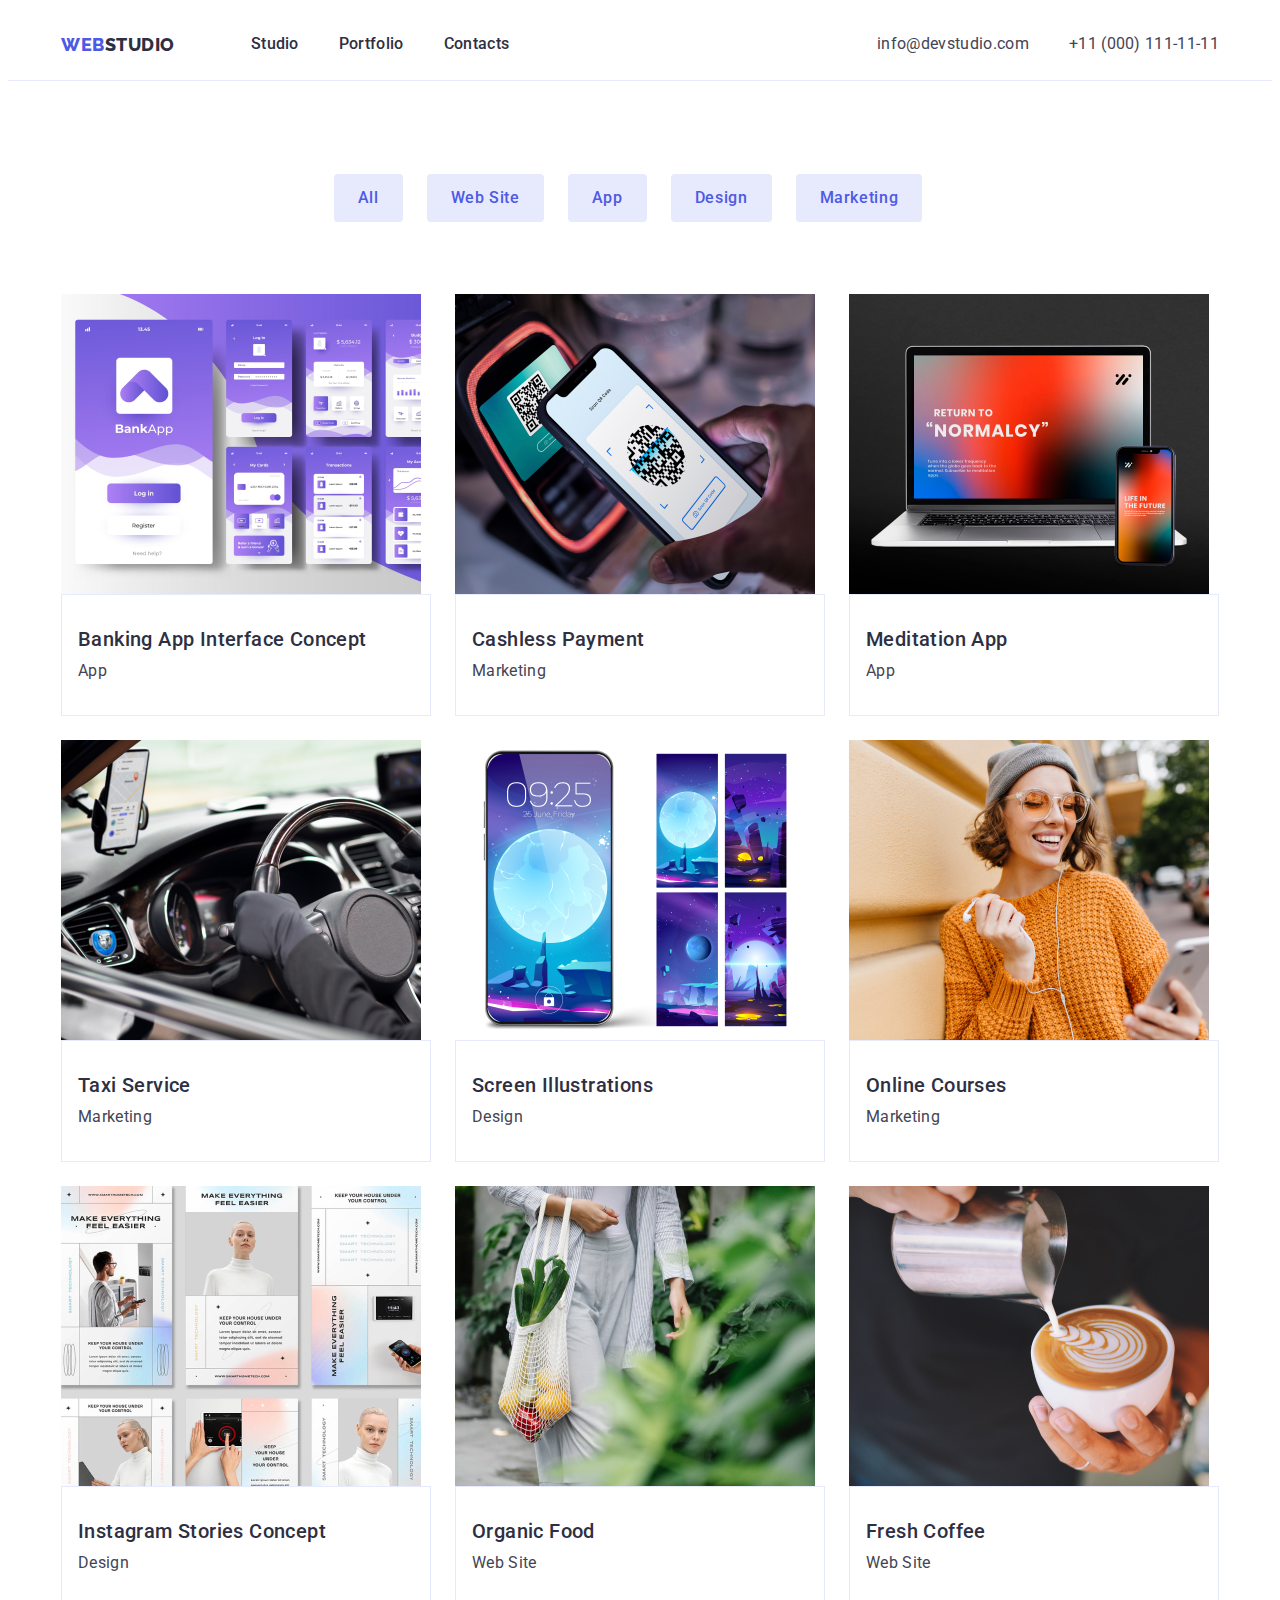
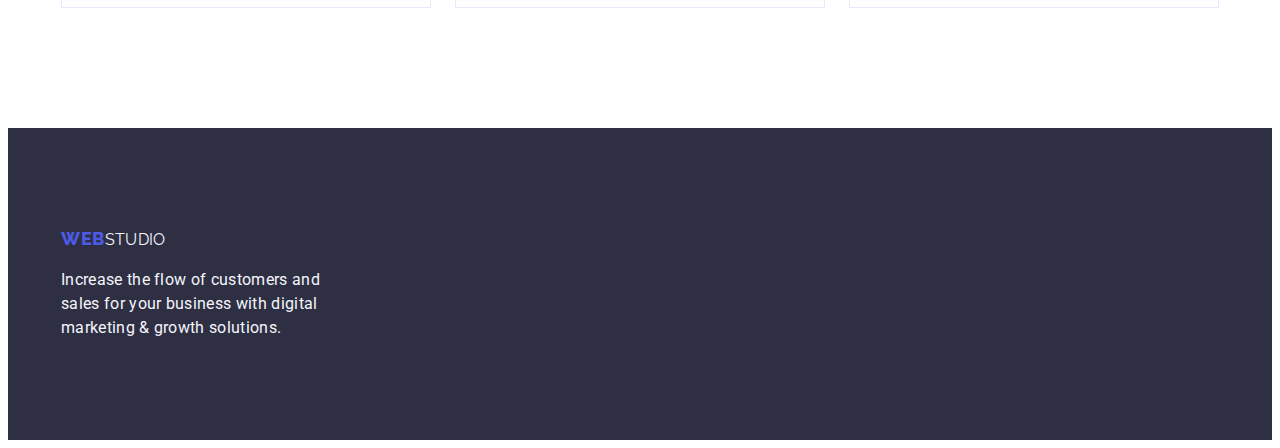
==== portfolio.html @ 7dc5d7b1 "V4.0" ====
<!DOCTYPE html>
<html lang="en">

<head>
  <meta charset="UTF-8">
  <meta name="viewport" content="width=device-width, initial-scale=1.0">
  <title>Portfolio</title>
  <link rel="stylesheet"
    href="https://fonts.googleapis.com/css2?family=Raleway:wght@800&family=Roboto:wght@400;500;700;900&display=swap">
  <link rel="stylesheet" href="https://cdnjs.cloudflare.com/ajax/libs/modern-normalize/2.0.0/modern-normalize.min.css"
    integrity="sha512-4xo8blKMVCiXpTaLzQSLSw3KFOVPWhm/TRtuPVc4WG6kUgjH6J03IBuG7JZPkcWMxJ5huwaBpOpnwYElP/m6wg=="
    crossorigin="anonymous" referrerpolicy="no-referrer">
  <link rel="stylesheet" href="./css/styles.css">
</head>

<body>
  <header class="header">
    <div class="container header-container">
        <nav class="main-nav">
            <a href="./index.html" class="logo-link">WEB<span class="studio">STUDIO</span></a>
            <ul class="nav-links">
                <li><a href="#" class="nav-link">Studio</a></li>
                <li><a href="./portfolio.html" class="nav-link">Portfolio</a></li>
                <li><a href="#" class="nav-link">Contacts</a></li>
            </ul>
        </nav>
        <address class="contact-info">
            <ul class="contact-links">
                <li><a href="mailto:info@devstudio.com" class="contact-link">info@devstudio.com</a></li>
                <li><a href="tel:+110001111111" class="contact-number">+11 (000) 111-11-11</a></li>
            </ul>
        </address>
    </div>
</header>

  <main>
    <section class="projects-section">
      <div class="container projects-container">
        <h1 class="visually-hidden">Our Projects</h1>
        <ul class="filter-buttons">
          <li><button type="button" class="filter-button">All</button></li>
          <li><button type="button" class="filter-button">Web Site</button></li>
          <li><button type="button" class="filter-button">App</button></li>
          <li><button type="button" class="filter-button">Design</button></li>
          <li><button type="button" class="filter-button">Marketing</button></li>
        </ul>
        <ul class="project-list">
          <li class="project-item">
            <div class="project-info2">
                <img class="project-img" src="./images/img8.jpg" alt="cashless" width="360">
                <div class="overlay">
                  <p class="overlay-text">
                    14 Stylish and User-Friendly App Design Concepts · 
                    Task Manager App · Calorie Tracker App · 
                    Exotic Fruit Ecommerce App · Cloud Storage App
                  </p>
                </div>
            </div>
            <div class="project-info">
              <h2 class="project-title">Banking App Interface Concept</h2>
              <p class="project-category">App</p>
            </div>
          </li>
          <li class="project-item">
            <div class="project-info2">
              <img class="project-img" src="./images/img-7.jpg" alt="cashless" width="360">
                <div class="overlay">
                  <p class="overlay-text">
                    14 Stylish and User-Friendly App Design Concepts · 
                    Task Manager App · Calorie Tracker App · 
                    Exotic Fruit Ecommerce App · Cloud Storage App
                  </p>
                </div>
            </div>
            <div class="project-info">
              <h3 class="project-title">Cashless Payment</h3>
              <p class="project-category">Marketing</p>
            </div>
          </li>
          <li class="project-item">
            <div class="project-info2">
              <img class="project-img" src="./images/img7.jpg" alt="mediation" width="360">
                <div class="overlay">
                  <p class="overlay-text">
                    14 Stylish and User-Friendly App Design Concepts · 
                    Task Manager App · Calorie Tracker App · 
                    Exotic Fruit Ecommerce App · Cloud Storage App
                  </p>
                </div>
            </div>
            <div class="project-info">
              <h3 class="project-title">Meditation App</h3>
              <p class="project-category">App</p>
            </div>
          </li>
          <li class="project-item">
            <div class="project-info2">
            <img class="project-img" src="./images/img-6.jpg" alt="taxi" width="360">
              <div class="overlay">
                <p class="overlay-text">
                  14 Stylish and User-Friendly App Design Concepts · 
                  Task Manager App · Calorie Tracker App · 
                  Exotic Fruit Ecommerce App · Cloud Storage App
                </p>
              </div>
            </div>
            <div class="project-info">
              <h3 class="project-title">Taxi Service</h3>
              <p class="project-category">Marketing</p>
            </div>
          </li>
          <li class="project-item">
            <div class="project-info2">
            <img class="project-img" src="./images/img6.jpg" alt="screen" width="360">
              <div class="overlay">
                <p class="overlay-text">
                  14 Stylish and User-Friendly App Design Concepts · 
                  Task Manager App · Calorie Tracker App · 
                  Exotic Fruit Ecommerce App · Cloud Storage App
                </p>
              </div>
            </div>
            <div class="project-info">
              <h3 class="project-title">Screen Illustrations</h3>
              <p class="project-category">Design</p>
            </div>
          </li>
          <li class="project-item">
            <div class="project-info2">
            <img class="project-img" src="./images/img-5.jpg" alt="courses" width="360">
              <div class="overlay">
                <p class="overlay-text">
                  14 Stylish and User-Friendly App Design Concepts · 
                  Task Manager App · Calorie Tracker App · 
                  Exotic Fruit Ecommerce App · Cloud Storage App
                </p>
              </div>
            </div>
            <div class="project-info">
              <h3 class="project-title">Online Courses</h3>
              <p class="project-category">Marketing</p>
            </div>
          </li>
          <li class="project-item">
            <div class="project-info2">
            <img class="project-img" src="./images/img5.jpg" alt="istagram" width="360">
              <div class="overlay">
                <p class="overlay-text">
                  14 Stylish and User-Friendly App Design Concepts · 
                  Task Manager App · Calorie Tracker App · 
                  Exotic Fruit Ecommerce App · Cloud Storage App
                </p>
              </div>
            </div>
            <div class="project-info">
              <h3 class="project-title">Instagram Stories Concept</h3>
              <p class="project-category">Design</p>
            </div>
          </li>
          <li class="project-item">
            <div class="project-info2">
            <img class="project-img" src="./images/img-4.jpg" alt="organic" width="360" >
              <div class="overlay">
                <p class="overlay-text">
                  14 Stylish and User-Friendly App Design Concepts · 
                  Task Manager App · Calorie Tracker App · 
                  Exotic Fruit Ecommerce App · Cloud Storage App
                </p>
              </div>
            </div>
            <div class="project-info">
              <h3 class="project-title">Organic Food</h3>
              <p class="project-category">Web Site</p>
            </div>
          </li>
          <li class="project-item">
            <div class="project-info2">
            <img class="project-img" src="./images/img4.jpg" alt="coffee" width="360">
              <div class="overlay">
                <p class="overlay-text">
                  14 Stylish and User-Friendly App Design Concepts · 
                  Task Manager App · Calorie Tracker App · 
                  Exotic Fruit Ecommerce App · Cloud Storage App
                </p>
              </div>
            </div>
            <div class="project-info">
              <h3 class="project-title">Fresh Coffee</h3>
              <p class="project-category">Web Site</p>
            </div>
          </li>
        </ul>
      </div>
    </section>
  </main>

  <footer class="footer">
    <div class="container">
        <a href="./index.html" class="logo-link">WEB<span class="studio-footer">STUDIO</span></a>
        <p class="footer-text">Increase the flow of customers and sales for your business with digital marketing & growth solutions.</p>
    </div>
</footer>

</body>

</html>
---- css/styles.css ----
:root {       
    /* Fonts */
        --font-family: "Roboto", sans-serif;
        --second-family: "Raleway", sans-serif;
    /* Colors */
        --iris: #4d5ae5;
        --ocean: #404bbf;
        --navy-blue: #2e2f42;
        --green: #31d0aa;
        --slate: #434455;
        --light-slate: #8e8f99;
        --cornflower: #e7e9fc;
        --cloud: #f4f4fd;
        --navy-blue-modal: rgba(46, 47, 66, 0.4);
        --grey: rgba(46, 47, 66, 0.7);
        --white: #fff;
        --dairy: #fcfcfc;
    /* Others */
        --transition-duration: 250ms;
        --transition-timing-function: cubic-bezier(0.4, 0, 0.2, 1);

}

body {
    font-family: var(--font-family);
    background-color: var(--white);
    color: var(--navy-blue);
}

/* Обнулення дефолтних маржинів для заголовків та параграфів тексту */
h1, h2, h3, h4, h5, h6, p {
  margin: 0;
  padding: 0;
}

/* Обнулення дефолтних маржинів та лівого падіння для списків */
ul {
  margin: 0;
  padding-left: 0;
  list-style: none;
}

/* Зроблення зображень блочними елементами */
img {
  display: block;
  max-width: 100%;
  max-height: auto;
}

a {
    text-decoration: none;
}

/* Визначення ширини та падінгів для контейнера */
.container {
    max-width: 1158px;
    padding-left: 15px;
    padding-right: 15px;
    margin-left: auto;
    margin-right: auto;
}

.visually-hidden {
    position: absolute;
    width: 1px;
    height: 1px;
    margin: -1px;
    border: 0;
    padding: 0;
    white-space: nowrap;
    clip-path: inset(100%);
    clip: rect(0 0 0 0);
    overflow: hidden;
    }

.header-container {
    display: flex;
    align-items: center;
    justify-content: space-between;
     
}

.header {
    border-bottom: 1px solid var(--cornflower);
}
.main-nav {
    display: flex;
    flex-grow: 1;  
    align-items: center;
    
}

.nav-links  {
    display: flex;
    justify-content: space-between;
    align-items: flex-start;
    flex-direction: row;
    gap: 40px;
    margin-left: 76px;
    
}
.contact-links {
    display: flex;
    align-items: flex-start;
    justify-content: flex-start;
    flex-direction: row;
    gap: 40px;
}

.logo-link {
    font-family: var(--second-family);
    font-weight: 800;
    font-size: 18px;
    line-height: 1.16667;
    letter-spacing: 0.03em;
    text-transform: uppercase;
    color: var(--iris);
    text-decoration: none;
    justify-content: flex-start;
    flex-direction: row;
    gap: 0px
}

.logo-link .studio {
    color: var(--navy-blue);
    align-items: center;
}


.nav-link {
    font-family: var(--font-family);
    font-weight: 500;
    font-size: 16px;
    line-height: 1.5;
    letter-spacing: 0.02em;
    color: var(--navy-blue);
    padding: 24px 0px 24px 0px;
    display: block;
    position: relative;
}



.contact-number,
.contact-link {
    font-style: normal;
    color: var(--slate);
    font-weight: 400;
    font-size: 16px;
    line-height: 1.5;
    letter-spacing: 0.02em;
}


.nav-links a:hover,
.nav-links a:focus,
.contact-info a:hover,
.contact-info a:focus {
    color: var(--ocean);
    
}


.nav-link::after {
    content: '';
    position: absolute;
    left: 0;
    bottom: 0px;
    display: block;
    width: 100%;
    height: 4px;
    border-radius: 2px;
    
  }
  .nav-link.active::after,
  .nav-link:hover::after {
    background-color: var(--ocean);
  }


.services-section {
    padding: 188px 0;
    background-color: var(--navy-blue);
    background-image: linear-gradient(rgba(46, 47, 66, 0.7), rgba(46, 47, 66, 0.7)), url(../images/people-office.jpg);
    background-size: cover;
    background-position: center;
    background-repeat: no-repeat;
    color: white;
}

.services-container {
    display: flex;
    flex-direction: column;
    align-items: center; 
    text-align: center;
}

.services-title {
    font-size: 56px;
    line-height: 1.07143;
    letter-spacing: 0.02em;
    text-align: center;
    color: var(--white);
    margin-bottom: 48px;
    margin-left: auto;
    margin-right: auto;
    max-width: 496px;
    
    
}

.order-button {
    font-family: var(--font-family);
    font-weight: 500;
    font-size: 16px;
    line-height: 1.5;
    letter-spacing: 0.04em;
    color: var(--white);
    box-shadow: 0 4px 4px 0 rgba(0, 0, 0, 0.15);
    background: var(--iris);
    border: none;
    cursor: pointer;
    border-radius: 4px;
    width: 169px;
    height: 56px;
}

.order-button:hover {
    background: var(--ocean);
}

.project-container {
    display: flex;
    flex-direction: column;
}

.filter-buttons {
    display: flex;
    justify-content: center;
    margin-top: 93px;
  }
  
  .filter-buttons li {
    display: inline-block; /* Розташувати елементи в рядок */
    
  }

.filter-button {
    background: var(--cornflower);
    font-family: var(--font-family);
    font-weight: 500;
    font-size: 16px;
    line-height: 1.5;
    letter-spacing: 0.04em;
    text-align: center;
    color: var(--iris);
    border: none;
    cursor: pointer;
    border-radius: 4px;
    padding: 12px 24px;
}

.filter-button {
    margin-right: 24px;	
}
.filter-button:hover,
.filter-button:focus {
    box-shadow: 0 2px 2px 0 rgba(0, 0, 0, 0.12), 0 2px 1px 0 rgba(0, 0, 0, 0.08), 0 3px 1px 0 rgba(0, 0, 0, 0.1);
    background: var(--ocean);
    color: var(--white);
}


.project-section {
    padding-top: 96px;
    padding-bottom: 120px;

}
.project-list {
    display: flex;
    flex-wrap: wrap;
    gap: 24px;
    margin-top: 72px;
    margin-bottom: 120px;
}

.project-item {
    flex-basis: calc((100% - 48px) / 3);
    width: calc((100% - 48px) / 3); 
    position: relative;
}


.project-info {
    border: 1px solid var(--cornflower);
    padding-top: 32px;
    padding-bottom: 32px;
    padding-left: 16px;
    position: relative;
    overflow: hidden;
}

.project-info2 {
    position: relative;
    overflow: hidden;
  }
  
.project-title {
    margin-bottom: 8px;
}


/* Overlay */
.overlay {
    position: absolute;
    align-items: center;
    inset: 0;
    transform: translateY(100%);
    transition: transform 300ms ease-in;
    background-color: var(--iris);
  }
  .project-item:hover .overlay {
    transform: translateY(0);
  }
  .overlay-text {
    font-weight: 400;
    font-size: 16px;
    line-height: 1.5;
    letter-spacing: 0.02em;
    color: var(--cloud);
    margin-top: 40px;
    margin-left: 32px;
    max-width: 296px;
  }

  /*Overlay end */

.features-section {
    padding-top: 120px;
 }

.features-list {
    display: flex;
}

.feature-item:last-child {
    margin-right: 0; /* Quita el margen del último elemento */
}

.feature-item {
    flex: 1; /* Para que los elementos ocupen el mismo espacio */
    margin-right: 24px; /* Agrega espacio entre los elementos */
    
}

.feature-name {
    margin-bottom: 8px;
}
.project-title,
.feature-name {
    font-weight: 500;
    font-size: 20px;
    line-height: 1.2;
    letter-spacing: 0.02em;
    color: var(--navy-blue);
}

.project-category,
.feature-description {
    font-size: 16px;
    line-height: 1.5;
    letter-spacing: 0.02em;
    color: var(--slate);
}

.services-images-section {
    padding: 120px 0;
}

.services-images-list {
    display: flex;
    justify-content: space-between;
    margin-top: 72px;
    
}

.services-images-list {
    gap: 24px;
}


.services-images-title,
.visually-hidden,
.team-title {
    font-weight: 700;
    font-size: 36px;
    line-height: 1.11111;
    letter-spacing: 0.02em;
    text-transform: capitalize;
    text-align: center;
    color: var(--navy-blue);
    
}

.service-image-item {
    border: 1px solid var(--cornflower);
}

.team-section {
    background-color: var(--cloud);
    padding: 120px 0;
}

.team-container {
    display: flex;
    flex-direction: column;
}


.team-list {
    display: flex;
    justify-content: space-between;
    margin-top: 72px;
    gap: 24px;
}

.team-member {
    border-radius: 0 0 4px 4px;
    padding: 0px 0px 32px 0px;
    box-shadow: 0 2px 1px 0 rgba(46, 47, 66, 0.08), 0 1px 1px 0 rgba(46, 47, 66, 0.16), 0 1px 6px 0 rgba(46, 47, 66, 0.08);
    background: var(--white);
    
}

.team-member-name {
    font-weight: 500;
    font-size: 20px;
    line-height: 1.2;
    letter-spacing: 0.02em;
    text-align: center;
    color: var(--navy-blue);
    margin-top: 32px;
}

.team-member-role {
    font-size: 16px;
    line-height: 1.5;
    letter-spacing: 0.02em;
    text-align: center;
    color: var(--slate);
    margin-top: 8px;

}

.customers-section {
    background-color: var(--white);
    padding: 120px 0;
}

.customers-title {
    font-weight: 700;
    font-size: 36px;
    line-height: 1.11111;
    letter-spacing: 0.02em;
    text-transform: capitalize;
    text-align: center;
    color: var(--navy-blue);
}

.customers-container {
    display: flex;
    flex-direction: column;
   
}



/* Footer Styles */
.footer {
    padding: 100px 0;
    background: var(--navy-blue);
    
}

.logo-link {
    display: inline-block;
}

.studio-footer {
    font-weight: 400;
    font-size: 16px;
    line-height: 1.5;
    letter-spacing: 0.02em;
    color: var(--cloud);
    max-width: 264px;
}

.footer-text {
    margin-top: 16px;
    max-width: 264px;
    color: var(--cloud);
    font-weight: 400;
    font-size: 16px;
    line-height: 1.5;
    letter-spacing: 0.02em;
}

/* #region Modal window */
.backdrop {
    position: absolute;
    top: 30%;
    left: 30%;
    
    width: 408px; /* Задаємо ширину 408px */
    height: 584px; /* Задаємо висоту 584px */
    /*background-color: var(--white);
    border-radius: 4px; /* Задаємо радіус кутів 4px */
    transition: var(--transition-duration) var(--transition-timing-function);
    transition-property: transform, opacity;
    transition-delay: --var(--transition-duration);
}
.backdrop.is-hidden {
    opacity: 0;
    visibility: hidden;
    pointer-events: none;
    transition-delay: --var(--transition-duration);
}
.modal {
    position: absolute;
    top: 33%;
    left: 50%;
    transform: translate(-50%, -50%);
    max-width: 517px;
    width: 408px;
    min-height: 584px;
    background-color: var(--white);
    border-radius: 4px;
    z-index: 999; /* Додаємо z-index, щоб вікно було поверх усіх інших елементів */

    transition: --var(--transition-duration), --var(--transition-timing-function);
    transition-property: transform, opacity;
    transition-delay: 300ms;
}

.backdrop.is-hidden .modal {
    opacity: 0;
    transition-delay: 0s;
    transform: translateX(-50%) translateY(-50%) scale(0.3);
}
.modal-btn {
    position: absolute;
    top: 24px;
    right: 24px;
    display: flex;
    justify-content: center;
    align-items: center;
    padding: 0;
  
    background-color: transparent;
    border: none;
 }
.modal-btn-icon {
    stroke: var(--navy-blue);
}
  /* #endregion Modal window */
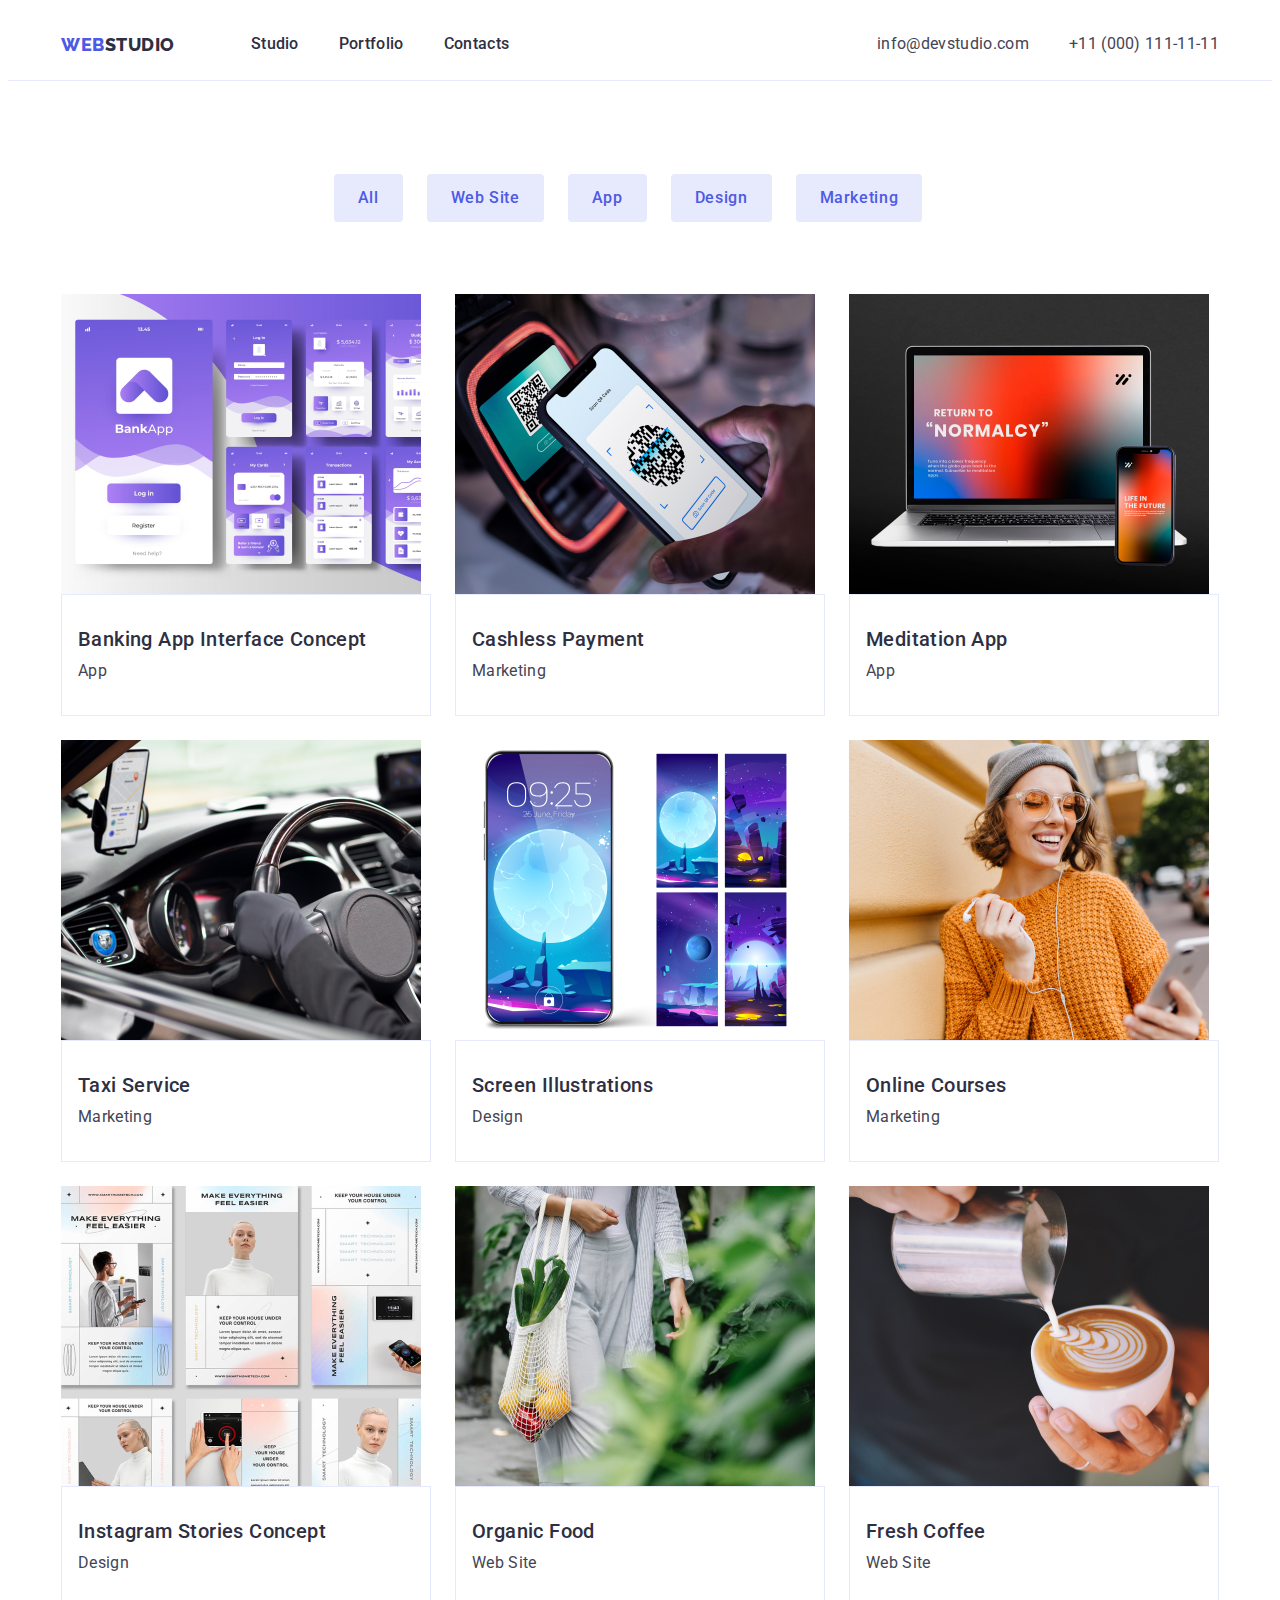
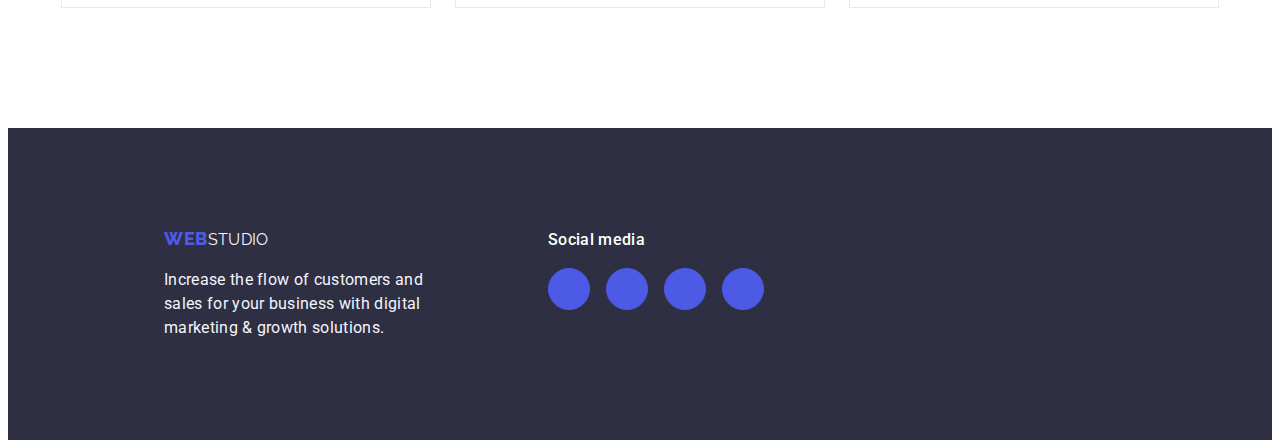
==== commit 39a3338a: "V4.1" ====
--- a/portfolio.html
+++ b/portfolio.html
@@ -195,10 +195,46 @@
   </main>
 
   <footer class="footer">
-    <div class="container">
+    <div class="footer-container">
         <a href="./index.html" class="logo-link">WEB<span class="studio-footer">STUDIO</span></a>
-        <p class="footer-text">Increase the flow of customers and sales for your business with digital marketing & growth solutions.</p>
+        <p class="footer-text">Increase the flow of customers and sales for your business with digital marketing &
+            growth solutions.</p>
     </div>
+
+    <div class="footer-wrapper">
+        <p class="footer-caption">Social media</p>
+        <ul class="footer-socials">
+            <li class="socials-item">
+                <a class="socials-link" href="" target="_blank" rel="noopener noreferrer">
+                    <svg class="socials-icon" width="24" height="24">
+                        <use href="./images/icons.svg#instagram"></use>
+                    </svg>
+                </a>
+            </li>
+            <li class="socials-item">
+                <a class="socials-link" href="" target="_blank" rel="noopener noreferrer">
+                    <svg class="socials-icon" width="24" height="24">
+                        <use href="./images/icons.svg#twitter"></use>
+                    </svg>
+                </a>
+            </li>
+            <li class="socials-item">
+                <a class="socials-link" href="https://instagram.com" target="_blank" rel="noopener noreferrer">
+                    <svg class="socials-icon" width="24" height="24">
+                        <use href="./images/icons.svg#facebook"></use>
+                    </svg>
+                </a>
+            </li>
+            <li class="socials-item">
+                <a class="socials-link" href="https://instagram.com" target="_blank" rel="noopener noreferrer">
+                    <svg class="socials-icon" width="24" height="24">
+                        <use href="./images/icons.svg#linkedin"></use>
+                    </svg>
+                </a>
+            </li>
+        </ul>
+    </div>
+
 </footer>
 
 </body>
--- a/css/styles.css
+++ b/css/styles.css
@@ -350,9 +350,18 @@
 .feature-item {
     flex: 1; /* Para que los elementos ocupen el mismo espacio */
     margin-right: 24px; /* Agrega espacio entre los elementos */
-    
-}
-
+}
+
+.feature-wrapper {
+    display: flex;
+    justify-content: center;
+    align-items: center;
+    width: 264px;
+    height: 112px;
+    margin-bottom: 8px;
+    background-color: var(--cornflower);
+    border-radius: 4px;
+}
 .feature-name {
     margin-bottom: 8px;
 }
@@ -452,6 +461,37 @@
 
 }
 
+.social-list {
+    display: flex;
+    align-items: center;    
+    justify-content: center;         
+    flex-direction: row;
+    gap: 24px;
+    margin-top: 8px;
+    fill: var(--cloud);
+}
+
+.socials-link {
+    display: flex;
+    justify-content: center;
+    align-items: center;
+    width: 40px;
+    height: 40px;
+    color: var(--iris);
+    border: 1px solid var(--iris);
+    background-color: var(--iris);
+    border-radius: 50%;
+  }
+
+  .socials-icon {
+    fill: currentColor;
+  }
+
+  .socials-icon {
+    color: var(--cloud);
+  }
+
+
 .customers-section {
     background-color: var(--white);
     padding: 120px 0;
@@ -473,12 +513,55 @@
    
 }
 
-
+.customers-list-icons {
+    display: flex;
+    justify-content: space-between;
+    flex-direction: row;
+    margin-top: 72px;
+    
+}
+
+.customers-item {
+    border: 1px solid var(--light-slate);
+    border-radius: 4px;
+    width: 168px;
+    height: 88px;
+    display: flex;
+    justify-content: center;
+    align-items: center;
+    transition-duration: var(--transition-duration);
+    transition-timing-function: var(--transition-timing-function);
+}
+
+.customers-wrapper {
+    display: flex;
+    justify-content: center;
+    align-items: center;
+    width: 100%;
+    height: 100%;
+}
+
+.customers-icon {
+    fill: var(--light-slate);
+    transition-duration: var(--transition-duration);
+    transition-timing-function: var(--transition-timing-function);
+}
+
+.customer-item:hover, 
+.customer-item:focus 
+.customers-icon:hover,
+.customers-icon:focus {
+    fill: var(--ocean);
+    transition: --var(--transition-duration); 
+    transition-delay: --var(--transition-timing-function);
+}
 
 /* Footer Styles */
 .footer {
-    padding: 100px 0;
     background: var(--navy-blue);
+    display: flex;
+    flex-direction: row;
+    padding: 100px 0 100px 156px;
     
 }
 
@@ -503,6 +586,35 @@
     font-size: 16px;
     line-height: 1.5;
     letter-spacing: 0.02em;
+}
+
+.footer-caption {
+    font-weight: 500;
+    font-size: 16px;
+    line-height: 1.5;
+    letter-spacing: 0.02em;
+    color: var(--white);
+    margin-left: 120px;
+    padding-bottom: 16px;
+
+}
+
+.footer-socials {
+    display: flex;
+    align-items: center;
+    flex-direction: row;
+    margin-left: 120px;
+    gap: 16px;
+    
+}
+    
+.socials-item:hover,
+.socials-item:focus {
+    border-radius: 50%;
+    background-color: var(--green);
+    transition: --var(--transition-duration); 
+    transition-delay: --var(--transition-timing-function);
+
 }
 
 /* #region Modal window */
@@ -551,15 +663,25 @@
     position: absolute;
     top: 24px;
     right: 24px;
+    border-radius: 50%;
     display: flex;
     justify-content: center;
     align-items: center;
     padding: 0;
-  
+    fill: var(--cornflower);
+    width: 24px;
+    height: 24px;
+    stroke-width: 1px;
+    stroke: rgba(0, 0, 0, 0.1);
     background-color: transparent;
     border: none;
  }
 .modal-btn-icon {
     stroke: var(--navy-blue);
 }
+
+.modal-btn:hover,
+.modal-btn:focus {
+    background-color: var(--ocean);
+}
   /* #endregion Modal window */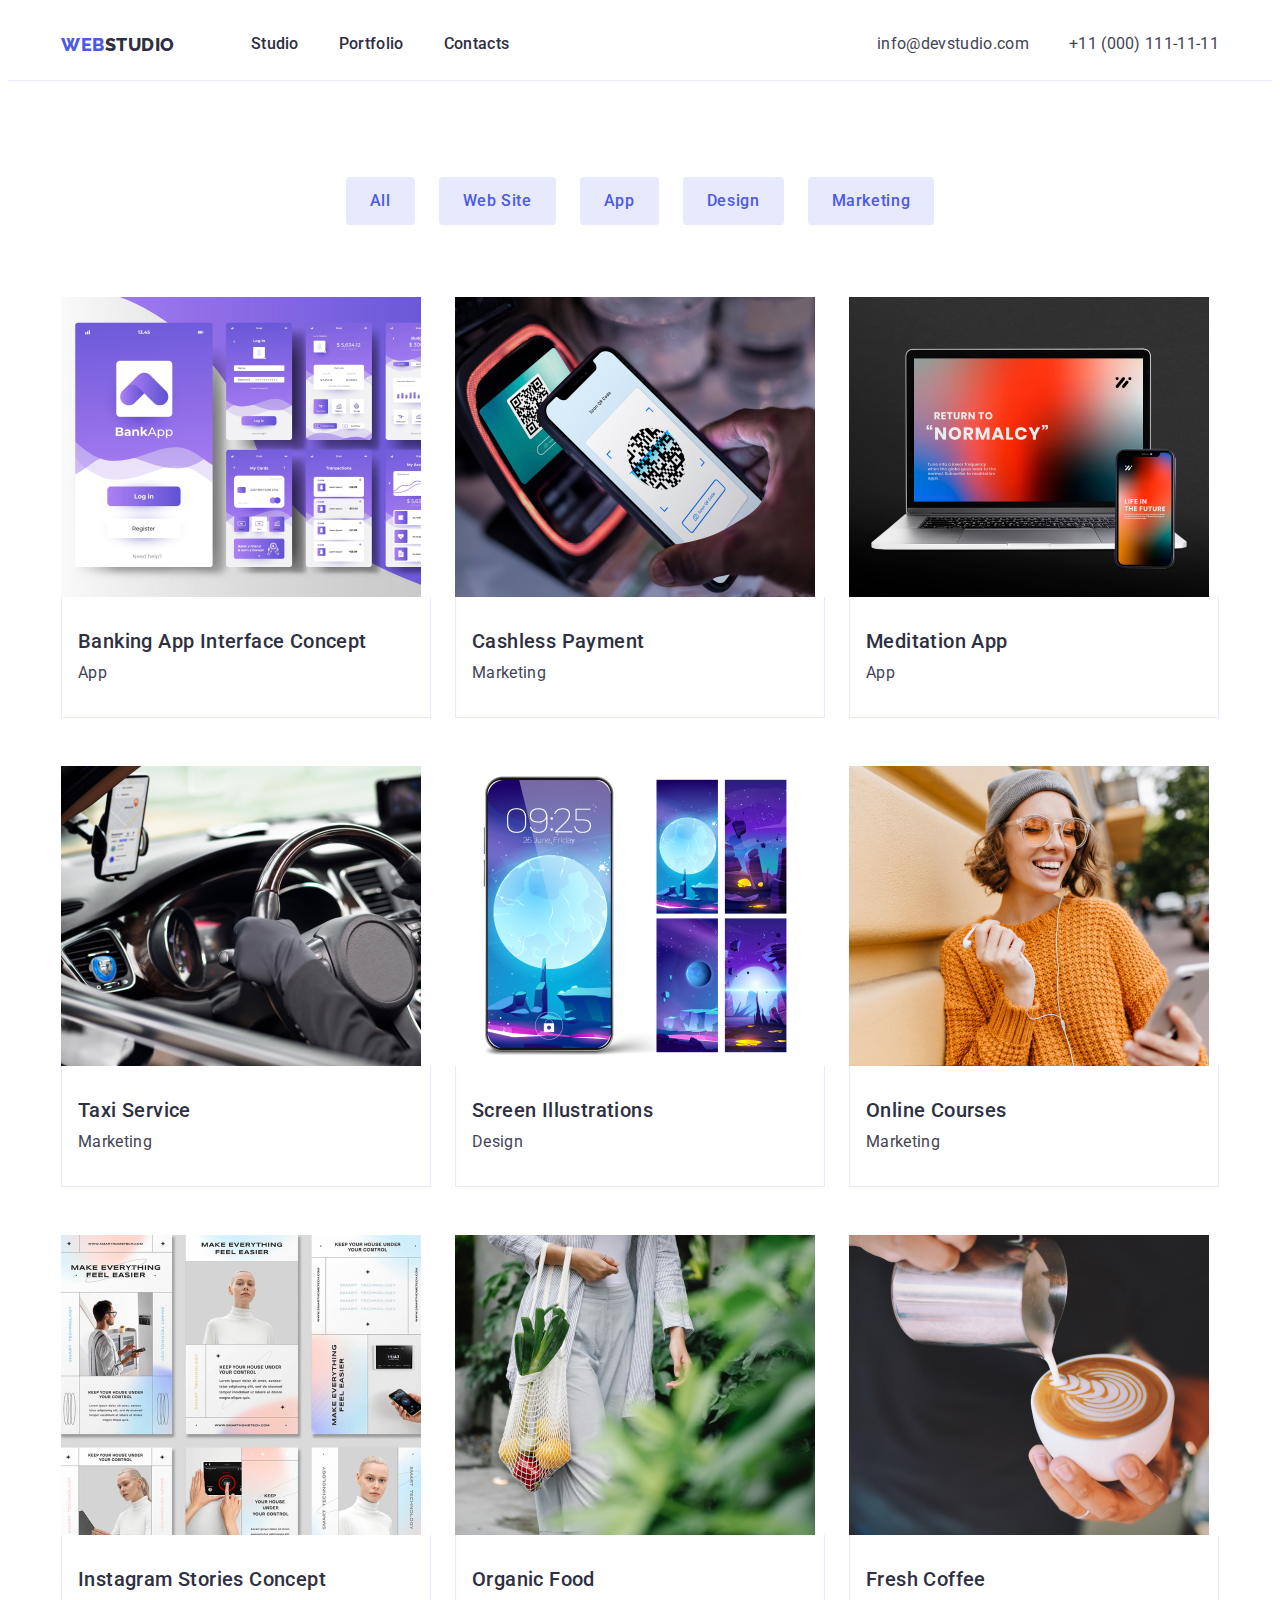
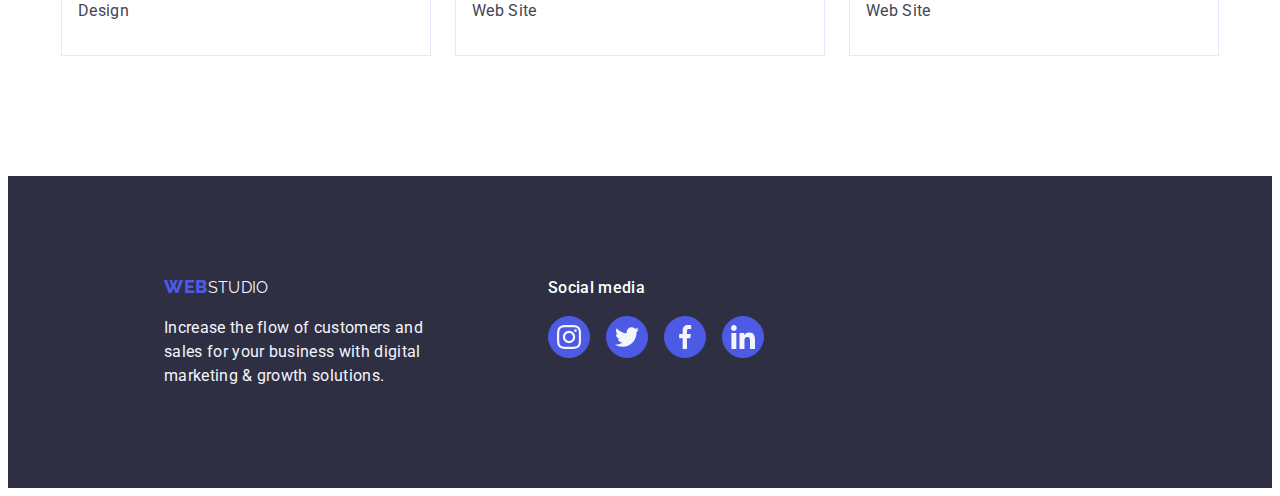
==== commit cd67b9c5: "V4.4" ====
--- a/portfolio.html
+++ b/portfolio.html
@@ -19,9 +19,9 @@
         <nav class="main-nav">
             <a href="./index.html" class="logo-link">WEB<span class="studio">STUDIO</span></a>
             <ul class="nav-links">
-                <li><a href="#" class="nav-link">Studio</a></li>
-                <li><a href="./portfolio.html" class="nav-link">Portfolio</a></li>
-                <li><a href="#" class="nav-link">Contacts</a></li>
+                <li><a href="#" class="nav-link current">Studio</a></li>
+                <li><a href="./portfolio.html" class="nav-link current">Portfolio</a></li>
+                <li><a href="#" class="nav-link current">Contacts</a></li>
             </ul>
         </nav>
         <address class="contact-info">
@@ -46,6 +46,7 @@
         </ul>
         <ul class="project-list">
           <li class="project-item">
+            <a href="#" class="project-link">
             <div class="project-info2">
                 <img class="project-img" src="./images/img8.jpg" alt="cashless" width="360">
                 <div class="overlay">
@@ -60,8 +61,10 @@
               <h2 class="project-title">Banking App Interface Concept</h2>
               <p class="project-category">App</p>
             </div>
-          </li>
-          <li class="project-item">
+            </a>
+          </li>
+          <li class="project-item">
+            <a href="#" class="project-link">
             <div class="project-info2">
               <img class="project-img" src="./images/img-7.jpg" alt="cashless" width="360">
                 <div class="overlay">
@@ -76,8 +79,10 @@
               <h3 class="project-title">Cashless Payment</h3>
               <p class="project-category">Marketing</p>
             </div>
-          </li>
-          <li class="project-item">
+            </a>
+          </li>
+          <li class="project-item">
+            <a href="#" class="project-link">
             <div class="project-info2">
               <img class="project-img" src="./images/img7.jpg" alt="mediation" width="360">
                 <div class="overlay">
@@ -88,12 +93,15 @@
                   </p>
                 </div>
             </div>
+           
             <div class="project-info">
               <h3 class="project-title">Meditation App</h3>
               <p class="project-category">App</p>
             </div>
-          </li>
-          <li class="project-item">
+            </a>
+          </li>
+          <li class="project-item">
+            <a href="#" class="project-link">
             <div class="project-info2">
             <img class="project-img" src="./images/img-6.jpg" alt="taxi" width="360">
               <div class="overlay">
@@ -108,8 +116,10 @@
               <h3 class="project-title">Taxi Service</h3>
               <p class="project-category">Marketing</p>
             </div>
-          </li>
-          <li class="project-item">
+            </a>
+          </li>
+          <li class="project-item">
+            <a href="#" class="project-link">
             <div class="project-info2">
             <img class="project-img" src="./images/img6.jpg" alt="screen" width="360">
               <div class="overlay">
@@ -124,8 +134,10 @@
               <h3 class="project-title">Screen Illustrations</h3>
               <p class="project-category">Design</p>
             </div>
-          </li>
-          <li class="project-item">
+            </a>
+          </li>
+          <li class="project-item">
+            <a href="#" class="project-link">
             <div class="project-info2">
             <img class="project-img" src="./images/img-5.jpg" alt="courses" width="360">
               <div class="overlay">
@@ -140,8 +152,10 @@
               <h3 class="project-title">Online Courses</h3>
               <p class="project-category">Marketing</p>
             </div>
-          </li>
-          <li class="project-item">
+            </a>
+          </li>
+          <li class="project-item">
+            <a href="#" class="project-link">
             <div class="project-info2">
             <img class="project-img" src="./images/img5.jpg" alt="istagram" width="360">
               <div class="overlay">
@@ -156,8 +170,10 @@
               <h3 class="project-title">Instagram Stories Concept</h3>
               <p class="project-category">Design</p>
             </div>
-          </li>
-          <li class="project-item">
+            </a>
+          </li>
+          <li class="project-item">
+            <a href="#" class="project-link">
             <div class="project-info2">
             <img class="project-img" src="./images/img-4.jpg" alt="organic" width="360" >
               <div class="overlay">
@@ -172,8 +188,10 @@
               <h3 class="project-title">Organic Food</h3>
               <p class="project-category">Web Site</p>
             </div>
-          </li>
-          <li class="project-item">
+            </a>
+          </li>
+          <li class="project-item">
+            <a href="#" class="project-link">
             <div class="project-info2">
             <img class="project-img" src="./images/img4.jpg" alt="coffee" width="360">
               <div class="overlay">
@@ -188,6 +206,7 @@
               <h3 class="project-title">Fresh Coffee</h3>
               <p class="project-category">Web Site</p>
             </div>
+            </a>
           </li>
         </ul>
       </div>
@@ -195,6 +214,7 @@
   </main>
 
   <footer class="footer">
+    <div class="footer-container-wrapper">
     <div class="footer-container">
         <a href="./index.html" class="logo-link">WEB<span class="studio-footer">STUDIO</span></a>
         <p class="footer-text">Increase the flow of customers and sales for your business with digital marketing &
@@ -207,33 +227,34 @@
             <li class="socials-item">
                 <a class="socials-link" href="" target="_blank" rel="noopener noreferrer">
                     <svg class="socials-icon" width="24" height="24">
-                        <use href="./images/icons.svg#instagram"></use>
+                        <use href="./images/icons.svg#icon-instagram"></use>
                     </svg>
                 </a>
             </li>
             <li class="socials-item">
                 <a class="socials-link" href="" target="_blank" rel="noopener noreferrer">
                     <svg class="socials-icon" width="24" height="24">
-                        <use href="./images/icons.svg#twitter"></use>
+                        <use href="./images/icons.svg#icon-twitter"></use>
                     </svg>
                 </a>
             </li>
             <li class="socials-item">
                 <a class="socials-link" href="https://instagram.com" target="_blank" rel="noopener noreferrer">
                     <svg class="socials-icon" width="24" height="24">
-                        <use href="./images/icons.svg#facebook"></use>
+                        <use href="./images/icons.svg#icon-facebook"></use>
                     </svg>
                 </a>
             </li>
             <li class="socials-item">
                 <a class="socials-link" href="https://instagram.com" target="_blank" rel="noopener noreferrer">
                     <svg class="socials-icon" width="24" height="24">
-                        <use href="./images/icons.svg#linkedin"></use>
+                        <use href="./images/icons.svg#icon-linkedin"></use>
                     </svg>
                 </a>
             </li>
         </ul>
     </div>
+    </div>
 
 </footer>
 
--- a/css/styles.css
+++ b/css/styles.css
@@ -1,23 +1,23 @@
-:root {       
+:root {
     /* Fonts */
-        --font-family: "Roboto", sans-serif;
-        --second-family: "Raleway", sans-serif;
+    --font-family: "Roboto", sans-serif;
+    --second-family: "Raleway", sans-serif;
     /* Colors */
-        --iris: #4d5ae5;
-        --ocean: #404bbf;
-        --navy-blue: #2e2f42;
-        --green: #31d0aa;
-        --slate: #434455;
-        --light-slate: #8e8f99;
-        --cornflower: #e7e9fc;
-        --cloud: #f4f4fd;
-        --navy-blue-modal: rgba(46, 47, 66, 0.4);
-        --grey: rgba(46, 47, 66, 0.7);
-        --white: #fff;
-        --dairy: #fcfcfc;
+    --iris: #4d5ae5;
+    --ocean: #404bbf;
+    --navy-blue: #2e2f42;
+    --green: #31d0aa;
+    --slate: #434455;
+    --light-slate: #8e8f99;
+    --cornflower: #e7e9fc;
+    --cloud: #f4f4fd;
+    --navy-blue-modal: rgba(46, 47, 66, 0.4);
+    --grey: rgba(46, 47, 66, 0.7);
+    --white: #fff;
+    --dairy: #fcfcfc;
     /* Others */
-        --transition-duration: 250ms;
-        --transition-timing-function: cubic-bezier(0.4, 0, 0.2, 1);
+    --transition-duration: 250ms;
+    --transition-timing-function: cubic-bezier(0.4, 0, 0.2, 1);
 
 }
 
@@ -28,23 +28,29 @@
 }
 
 /* Обнулення дефолтних маржинів для заголовків та параграфів тексту */
-h1, h2, h3, h4, h5, h6, p {
-  margin: 0;
-  padding: 0;
+h1,
+h2,
+h3,
+h4,
+h5,
+h6,
+p {
+    margin: 0;
+    padding: 0;
 }
 
 /* Обнулення дефолтних маржинів та лівого падіння для списків */
 ul {
-  margin: 0;
-  padding-left: 0;
-  list-style: none;
+    margin: 0;
+    padding-left: 0;
+    list-style: none;
 }
 
 /* Зроблення зображень блочними елементами */
 img {
-  display: block;
-  max-width: 100%;
-  max-height: auto;
+    display: block;
+    max-width: 100%;
+    max-height: auto;
 }
 
 a {
@@ -71,34 +77,36 @@
     clip-path: inset(100%);
     clip: rect(0 0 0 0);
     overflow: hidden;
-    }
+}
 
 .header-container {
     display: flex;
     align-items: center;
     justify-content: space-between;
-     
+
 }
 
 .header {
     border-bottom: 1px solid var(--cornflower);
 }
+
 .main-nav {
     display: flex;
-    flex-grow: 1;  
-    align-items: center;
-    
-}
-
-.nav-links  {
+    flex-grow: 1;
+    align-items: center;
+
+}
+
+.nav-links {
     display: flex;
     justify-content: space-between;
     align-items: flex-start;
     flex-direction: row;
     gap: 40px;
     margin-left: 76px;
-    
-}
+
+}
+
 .contact-links {
     display: flex;
     align-items: flex-start;
@@ -127,7 +135,7 @@
 }
 
 
-.nav-link {
+.nav-link.current {
     font-family: var(--font-family);
     font-weight: 500;
     font-size: 16px;
@@ -137,6 +145,7 @@
     padding: 24px 0px 24px 0px;
     display: block;
     position: relative;
+    transition: --var(--transition-duration), --var(--transition-timing-function);
 }
 
 
@@ -149,6 +158,7 @@
     font-size: 16px;
     line-height: 1.5;
     letter-spacing: 0.02em;
+    transition: --var(--transition-duration), --var(--transition-timing-function);
 }
 
 
@@ -157,11 +167,11 @@
 .contact-info a:hover,
 .contact-info a:focus {
     color: var(--ocean);
-    
-}
-
-
-.nav-link::after {
+
+}
+
+
+.nav-link.current::after {
     content: '';
     position: absolute;
     left: 0;
@@ -170,12 +180,13 @@
     width: 100%;
     height: 4px;
     border-radius: 2px;
-    
-  }
-  .nav-link.active::after,
-  .nav-link:hover::after {
+
+}
+
+.nav-link.active::after,
+.nav-link:hover::after {
     background-color: var(--ocean);
-  }
+}
 
 
 .services-section {
@@ -191,7 +202,7 @@
 .services-container {
     display: flex;
     flex-direction: column;
-    align-items: center; 
+    align-items: center;
     text-align: center;
 }
 
@@ -205,8 +216,8 @@
     margin-left: auto;
     margin-right: auto;
     max-width: 496px;
-    
-    
+
+
 }
 
 .order-button {
@@ -223,6 +234,7 @@
     border-radius: 4px;
     width: 169px;
     height: 56px;
+    transition: --var(--transition-duration), --var(--transition-timing-function);
 }
 
 .order-button:hover {
@@ -237,13 +249,14 @@
 .filter-buttons {
     display: flex;
     justify-content: center;
-    margin-top: 93px;
-  }
-  
-  .filter-buttons li {
-    display: inline-block; /* Розташувати елементи в рядок */
-    
-  }
+    gap: 24px;
+}
+
+.filter-buttons li {
+    display: inline-block;
+    /* Розташувати елементи в рядок */
+
+}
 
 .filter-button {
     background: var(--cornflower);
@@ -260,9 +273,7 @@
     padding: 12px 24px;
 }
 
-.filter-button {
-    margin-right: 24px;	
-}
+
 .filter-button:hover,
 .filter-button:focus {
     box-shadow: 0 2px 2px 0 rgba(0, 0, 0, 0.12), 0 2px 1px 0 rgba(0, 0, 0, 0.08), 0 3px 1px 0 rgba(0, 0, 0, 0.1);
@@ -271,31 +282,40 @@
 }
 
 
-.project-section {
+.projects-section {
     padding-top: 96px;
     padding-bottom: 120px;
-
-}
+}
+
 .project-list {
     display: flex;
     flex-wrap: wrap;
-    gap: 24px;
+    gap: 48px 24px;
     margin-top: 72px;
-    margin-bottom: 120px;
-}
+
+}
+
+.project-link:hover,
+.project-link:focus {
+    box-shadow: 0 2px 1px 0 rgba(46, 47, 66, 0.08), 0 1px 1px 0 rgba(46, 47, 66, 0.16), 0 1px 6px 0 rgba(46, 47, 66, 0.08);
+}
+
 
 .project-item {
     flex-basis: calc((100% - 48px) / 3);
-    width: calc((100% - 48px) / 3); 
+    width: calc((100% - 48px) / 3);
     position: relative;
 }
 
+.project-item:hover,
+.project-item:focus {
+    box-shadow: 0 2px 1px 0 rgba(46, 47, 66, 0.08), 0 1px 1px 0 rgba(46, 47, 66, 0.16), 0 1px 6px 0 rgba(46, 47, 66, 0.08);
+}
 
 .project-info {
     border: 1px solid var(--cornflower);
-    padding-top: 32px;
-    padding-bottom: 32px;
-    padding-left: 16px;
+    border-top: none;
+    padding: 32px 16px;
     position: relative;
     overflow: hidden;
 }
@@ -303,8 +323,8 @@
 .project-info2 {
     position: relative;
     overflow: hidden;
-  }
-  
+}
+
 .project-title {
     margin-bottom: 8px;
 }
@@ -318,11 +338,13 @@
     transform: translateY(100%);
     transition: transform 300ms ease-in;
     background-color: var(--iris);
-  }
-  .project-item:hover .overlay {
+}
+
+.project-item:hover .overlay {
     transform: translateY(0);
-  }
-  .overlay-text {
+}
+
+.overlay-text {
     font-weight: 400;
     font-size: 16px;
     line-height: 1.5;
@@ -331,25 +353,28 @@
     margin-top: 40px;
     margin-left: 32px;
     max-width: 296px;
-  }
-
-  /*Overlay end */
+}
+
+/*Overlay end */
 
 .features-section {
     padding-top: 120px;
- }
+}
 
 .features-list {
     display: flex;
 }
 
 .feature-item:last-child {
-    margin-right: 0; /* Quita el margen del último elemento */
+    margin-right: 0;
+    /* Quita el margen del último elemento */
 }
 
 .feature-item {
-    flex: 1; /* Para que los elementos ocupen el mismo espacio */
-    margin-right: 24px; /* Agrega espacio entre los elementos */
+    flex: 1;
+    /* Para que los elementos ocupen el mismo espacio */
+    margin-right: 24px;
+    /* Agrega espacio entre los elementos */
 }
 
 .feature-wrapper {
@@ -359,12 +384,14 @@
     width: 264px;
     height: 112px;
     margin-bottom: 8px;
-    background-color: var(--cornflower);
+    background-color: var(--cloud);
     border-radius: 4px;
 }
+
 .feature-name {
     margin-bottom: 8px;
 }
+
 .project-title,
 .feature-name {
     font-weight: 500;
@@ -390,7 +417,7 @@
     display: flex;
     justify-content: space-between;
     margin-top: 72px;
-    
+
 }
 
 .services-images-list {
@@ -408,7 +435,7 @@
     text-transform: capitalize;
     text-align: center;
     color: var(--navy-blue);
-    
+
 }
 
 .service-image-item {
@@ -438,7 +465,7 @@
     padding: 0px 0px 32px 0px;
     box-shadow: 0 2px 1px 0 rgba(46, 47, 66, 0.08), 0 1px 1px 0 rgba(46, 47, 66, 0.16), 0 1px 6px 0 rgba(46, 47, 66, 0.08);
     background: var(--white);
-    
+
 }
 
 .team-member-name {
@@ -463,8 +490,8 @@
 
 .social-list {
     display: flex;
-    align-items: center;    
-    justify-content: center;         
+    align-items: center;
+    justify-content: center;
     flex-direction: row;
     gap: 24px;
     margin-top: 8px;
@@ -481,15 +508,21 @@
     border: 1px solid var(--iris);
     background-color: var(--iris);
     border-radius: 50%;
-  }
-
-  .socials-icon {
+}
+
+.socials-icon {
     fill: currentColor;
-  }
-
-  .socials-icon {
+}
+
+.socials-icon {
     color: var(--cloud);
-  }
+}
+
+.socials-link:hover,
+.socials-link:focus {
+    background-color: var(--green);
+    border: 1px solid var(--green);
+}
 
 
 .customers-section {
@@ -510,7 +543,7 @@
 .customers-container {
     display: flex;
     flex-direction: column;
-   
+
 }
 
 .customers-list-icons {
@@ -518,7 +551,7 @@
     justify-content: space-between;
     flex-direction: row;
     margin-top: 72px;
-    
+
 }
 
 .customers-item {
@@ -547,13 +580,15 @@
     transition-timing-function: var(--transition-timing-function);
 }
 
-.customer-item:hover, 
-.customer-item:focus 
+
 .customers-icon:hover,
 .customers-icon:focus {
     fill: var(--ocean);
-    transition: --var(--transition-duration); 
-    transition-delay: --var(--transition-timing-function);
+}
+
+.customers-item:hover,
+.customers-item:focus {
+    border: 1px solid var(--ocean);
 }
 
 /* Footer Styles */
@@ -561,10 +596,20 @@
     background: var(--navy-blue);
     display: flex;
     flex-direction: row;
-    padding: 100px 0 100px 156px;
+    padding: 100px 0;
     
 }
 
+.footer-containers {
+    display: flex;
+    flex-direction: row;
+   
+}
+
+.footer-container-wrapper {
+    display: flex;
+    margin-left: 156px;
+}
 .logo-link {
     display: inline-block;
 }
@@ -605,41 +650,41 @@
     flex-direction: row;
     margin-left: 120px;
     gap: 16px;
-    
-}
-    
+
+}
+
 .socials-item:hover,
 .socials-item:focus {
     border-radius: 50%;
     background-color: var(--green);
-    transition: --var(--transition-duration); 
-    transition-delay: --var(--transition-timing-function);
+    transition: --var(--transition-duration), --var(--transition-timing-function);
 
 }
 
 /* #region Modal window */
 .backdrop {
-    position: absolute;
-    top: 30%;
-    left: 30%;
-    
-    width: 408px; /* Задаємо ширину 408px */
-    height: 584px; /* Задаємо висоту 584px */
-    /*background-color: var(--white);
+    position: fixed;
+    top: 0;
+    left: 0;
+    width: 100%;
+    height: 100%;
+    background: rgba(46, 47, 66, 0.4);
     border-radius: 4px; /* Задаємо радіус кутів 4px */
     transition: var(--transition-duration) var(--transition-timing-function);
     transition-property: transform, opacity;
     transition-delay: --var(--transition-duration);
 }
+
 .backdrop.is-hidden {
     opacity: 0;
     visibility: hidden;
     pointer-events: none;
     transition-delay: --var(--transition-duration);
 }
+
 .modal {
     position: absolute;
-    top: 33%;
+    top: 50%;
     left: 50%;
     transform: translate(-50%, -50%);
     max-width: 517px;
@@ -647,7 +692,8 @@
     min-height: 584px;
     background-color: var(--white);
     border-radius: 4px;
-    z-index: 999; /* Додаємо z-index, щоб вікно було поверх усіх інших елементів */
+    z-index: 999;
+    /* Додаємо z-index, щоб вікно було поверх усіх інших елементів */
 
     transition: --var(--transition-duration), --var(--transition-timing-function);
     transition-property: transform, opacity;
@@ -659,6 +705,7 @@
     transition-delay: 0s;
     transform: translateX(-50%) translateY(-50%) scale(0.3);
 }
+
 .modal-btn {
     position: absolute;
     top: 24px;
@@ -672,16 +719,24 @@
     width: 24px;
     height: 24px;
     stroke-width: 1px;
+    border: none;
     stroke: rgba(0, 0, 0, 0.1);
-    background-color: transparent;
-    border: none;
- }
-.modal-btn-icon {
-    stroke: var(--navy-blue);
-}
+    transition: --var(--transition-duration), --var(--transition-timing-function);
+}
+
+
 
 .modal-btn:hover,
 .modal-btn:focus {
     background-color: var(--ocean);
 }
-  /* #endregion Modal window */+
+.modal-btn-icon {
+    fill: var(--navy-blue);
+    transition: --var(--transition-duration), --var(--transition-timing-function);
+}
+.modal-btn-icon:hover,
+.modal-btn-icon:focus {
+    fill: var(--white);
+}
+/* #endregion Modal window */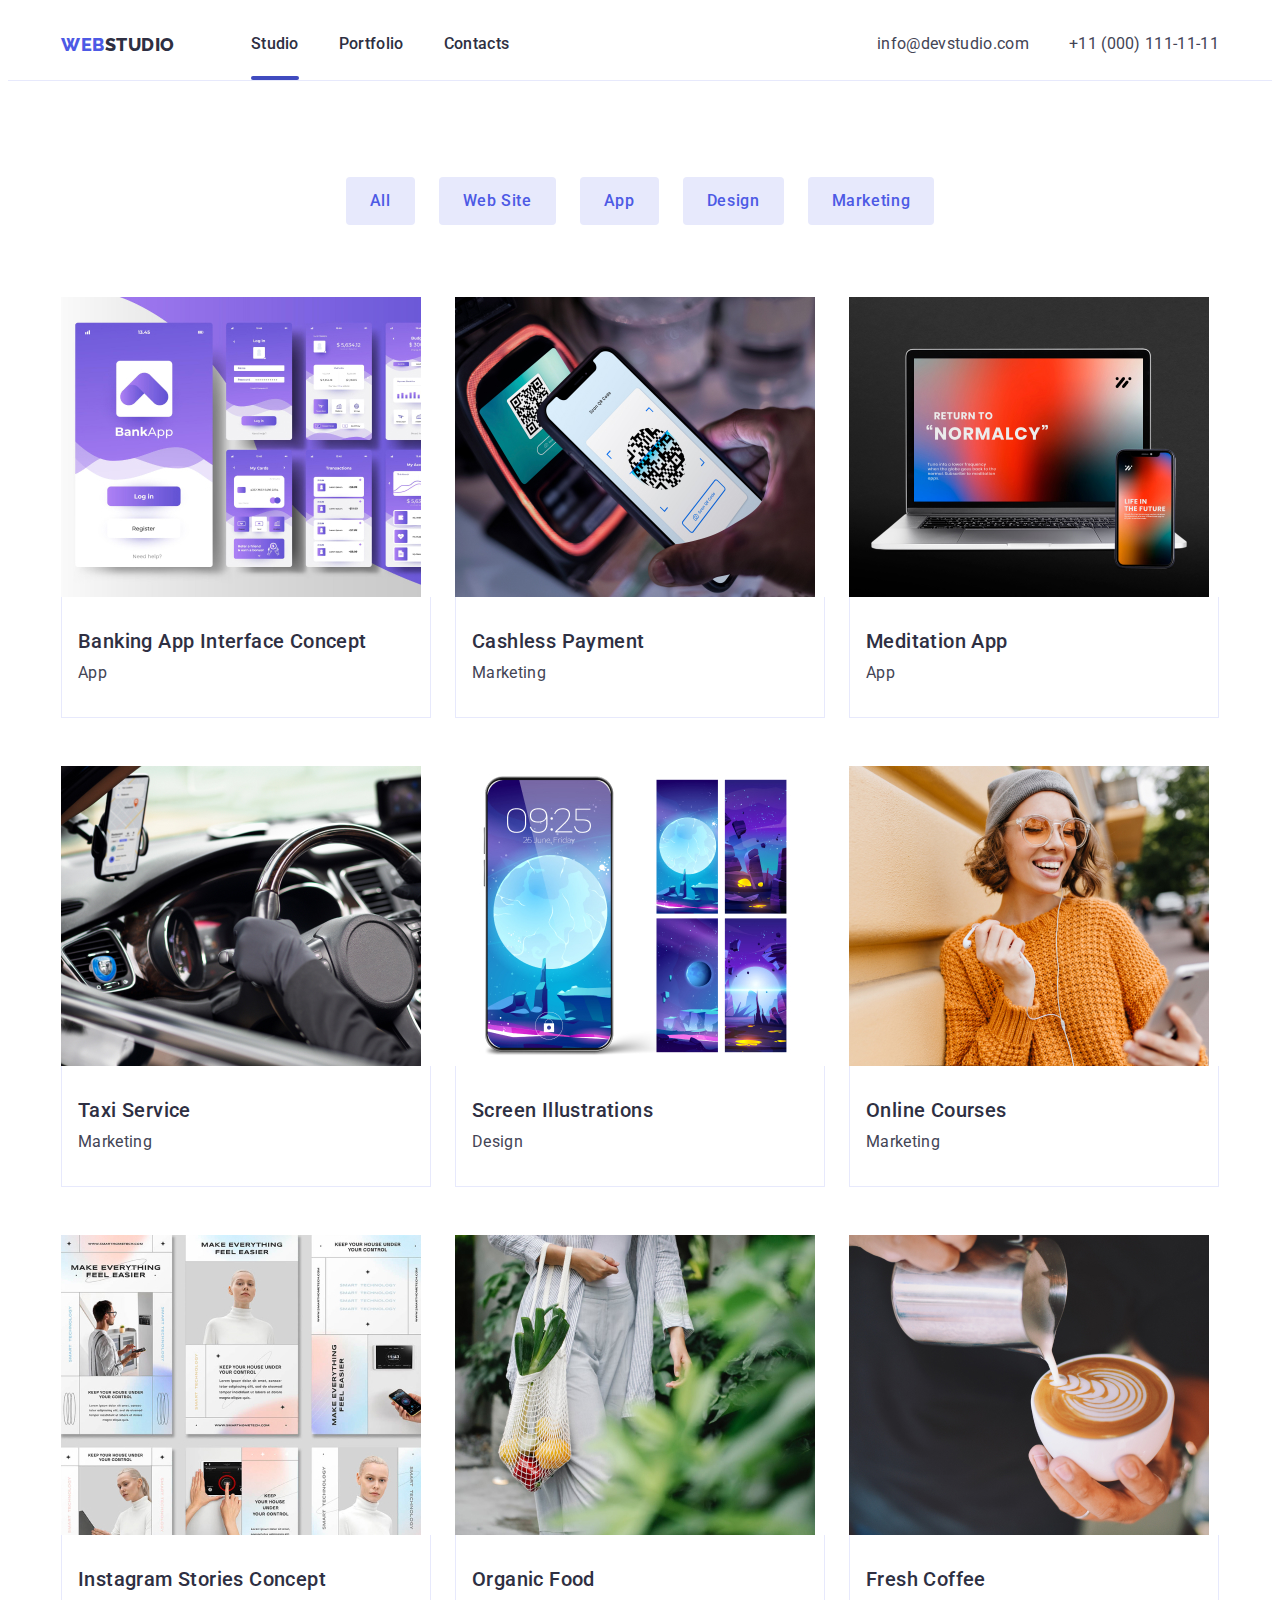
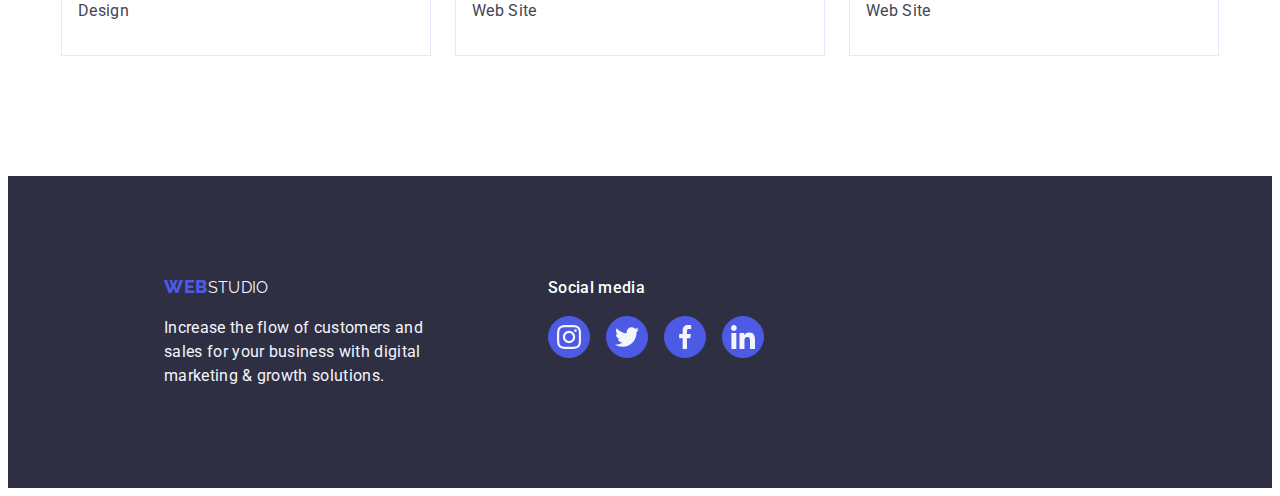
==== commit 47d96bd2: "4.5" ====
--- a/portfolio.html
+++ b/portfolio.html
@@ -20,8 +20,8 @@
             <a href="./index.html" class="logo-link">WEB<span class="studio">STUDIO</span></a>
             <ul class="nav-links">
                 <li><a href="#" class="nav-link current">Studio</a></li>
-                <li><a href="./portfolio.html" class="nav-link current">Portfolio</a></li>
-                <li><a href="#" class="nav-link current">Contacts</a></li>
+                <li><a href="./portfolio.html" class="nav-link">Portfolio</a></li>
+                <li><a href="#" class="nav-link">Contacts</a></li>
             </ul>
         </nav>
         <address class="contact-info">
@@ -215,47 +215,50 @@
 
   <footer class="footer">
     <div class="footer-container-wrapper">
-    <div class="footer-container">
-        <a href="./index.html" class="logo-link">WEB<span class="studio-footer">STUDIO</span></a>
-        <p class="footer-text">Increase the flow of customers and sales for your business with digital marketing &
-            growth solutions.</p>
+        <div class="footer-container">
+            <a href="./index.html" class="logo-link">WEB<span class="studio-footer">STUDIO</span></a>
+            <p class="footer-text">Increase the flow of customers and sales for your business with digital marketing
+                &
+                growth solutions.</p>
+        </div>
+
+        <div class="footer-wrapper">
+            <p class="footer-caption">Social media</p>
+            <ul class="footer-socials">
+                <li class="socials-item">
+                    <a class="socials-link-footer" href="" target="_blank" rel="noopener noreferrer">
+                        <svg class="socials-icon" width="24" height="24">
+                            <use href="./images/icons.svg#icon-instagram"></use>
+                        </svg>
+                    </a>
+                </li>
+                <li class="socials-item">
+                    <a class="socials-link-footer" href="" target="_blank" rel="noopener noreferrer">
+                        <svg class="socials-icon" width="24" height="24">
+                            <use href="./images/icons.svg#icon-twitter"></use>
+                        </svg>
+                    </a>
+                </li>
+                <li class="socials-item">
+                    <a class="socials-link-footer" href="https://instagram.com" target="_blank"
+                        rel="noopener noreferrer">
+                        <svg class="socials-icon" width="24" height="24">
+                            <use href="./images/icons.svg#icon-facebook"></use>
+                        </svg>
+                    </a>
+                </li>
+                <li class="socials-item">
+                    <a class="socials-link-footer" href="https://instagram.com" target="_blank"
+                        rel="noopener noreferrer">
+                        <svg class="socials-icon" width="24" height="24">
+                            <use href="./images/icons.svg#icon-linkedin"></use>
+                        </svg>
+                    </a>
+                </li>
+            </ul>
+        </div>
     </div>
 
-    <div class="footer-wrapper">
-        <p class="footer-caption">Social media</p>
-        <ul class="footer-socials">
-            <li class="socials-item">
-                <a class="socials-link" href="" target="_blank" rel="noopener noreferrer">
-                    <svg class="socials-icon" width="24" height="24">
-                        <use href="./images/icons.svg#icon-instagram"></use>
-                    </svg>
-                </a>
-            </li>
-            <li class="socials-item">
-                <a class="socials-link" href="" target="_blank" rel="noopener noreferrer">
-                    <svg class="socials-icon" width="24" height="24">
-                        <use href="./images/icons.svg#icon-twitter"></use>
-                    </svg>
-                </a>
-            </li>
-            <li class="socials-item">
-                <a class="socials-link" href="https://instagram.com" target="_blank" rel="noopener noreferrer">
-                    <svg class="socials-icon" width="24" height="24">
-                        <use href="./images/icons.svg#icon-facebook"></use>
-                    </svg>
-                </a>
-            </li>
-            <li class="socials-item">
-                <a class="socials-link" href="https://instagram.com" target="_blank" rel="noopener noreferrer">
-                    <svg class="socials-icon" width="24" height="24">
-                        <use href="./images/icons.svg#icon-linkedin"></use>
-                    </svg>
-                </a>
-            </li>
-        </ul>
-    </div>
-    </div>
-
 </footer>
 
 </body>
--- a/css/styles.css
+++ b/css/styles.css
@@ -148,6 +148,18 @@
     transition: --var(--transition-duration), --var(--transition-timing-function);
 }
 
+.nav-link {
+        font-family: var(--font-family);
+        font-weight: 500;
+        font-size: 16px;
+        line-height: 1.5;
+        letter-spacing: 0.02em;
+        color: var(--navy-blue);
+        padding: 24px 0px 24px 0px;
+        display: block;
+        position: relative;
+        transition: --var(--transition-duration), --var(--transition-timing-function);
+}
 
 
 .contact-number,
@@ -180,14 +192,22 @@
     width: 100%;
     height: 4px;
     border-radius: 2px;
-
-}
-
-.nav-link.active::after,
+    background-color: var(--ocean);
+}
+.nav-link::after {
+    content: '';
+    position: absolute;
+    left: 0;
+    bottom: 0px;
+    display: block;
+    width: 100%;
+    height: 4px;
+    border-radius: 2px;
+}
 .nav-link:hover::after {
     background-color: var(--ocean);
-}
-
+    
+}
 
 .services-section {
     padding: 188px 0;
@@ -254,8 +274,6 @@
 
 .filter-buttons li {
     display: inline-block;
-    /* Розташувати елементи в рядок */
-
 }
 
 .filter-button {
@@ -271,6 +289,8 @@
     cursor: pointer;
     border-radius: 4px;
     padding: 12px 24px;
+    transition-duration: var(--transition-duration);
+    transition-timing-function: var(--transition-timing-function);
 }
 
 
@@ -295,6 +315,10 @@
 
 }
 
+.project-link {
+    transition-duration: var(--transition-duration);
+    transition-timing-function: var(--transition-timing-function);
+}
 .project-link:hover,
 .project-link:focus {
     box-shadow: 0 2px 1px 0 rgba(46, 47, 66, 0.08), 0 1px 1px 0 rgba(46, 47, 66, 0.16), 0 1px 6px 0 rgba(46, 47, 66, 0.08);
@@ -305,6 +329,8 @@
     flex-basis: calc((100% - 48px) / 3);
     width: calc((100% - 48px) / 3);
     position: relative;
+    transition-duration: var(--transition-duration);
+    transition-timing-function: var(--transition-timing-function);
 }
 
 .project-item:hover,
@@ -508,6 +534,8 @@
     border: 1px solid var(--iris);
     background-color: var(--iris);
     border-radius: 50%;
+    transition-duration: var(--transition-duration);
+    transition-timing-function: var(--transition-timing-function);
 }
 
 .socials-icon {
@@ -520,6 +548,26 @@
 
 .socials-link:hover,
 .socials-link:focus {
+    background-color: var(--ocean);
+    border: 1px solid var(--ocean);
+}
+
+
+.socials-link-footer {
+    display: flex;
+    justify-content: center;
+    align-items: center;
+    width: 40px;
+    height: 40px;
+    color: var(--iris);
+    border: 1px solid var(--iris);
+    background-color: var(--iris);
+    border-radius: 50%;
+    transition-duration: var(--transition-duration);
+    transition-timing-function: var(--transition-timing-function);
+}
+.socials-link-footer:hover,
+.socials-link-footer:focus {
     background-color: var(--green);
     border: 1px solid var(--green);
 }
@@ -555,23 +603,21 @@
 }
 
 .customers-item {
+    width: 168px;
+    height: 88px;
+    gap: 24px;
+}
+
+.customers-link {
+    display: flex;
+    justify-content: center;
+    align-items: center;
+    width: 100%;
+    height: 100%;
     border: 1px solid var(--light-slate);
     border-radius: 4px;
-    width: 168px;
-    height: 88px;
-    display: flex;
-    justify-content: center;
-    align-items: center;
-    transition-duration: var(--transition-duration);
-    transition-timing-function: var(--transition-timing-function);
-}
-
-.customers-wrapper {
-    display: flex;
-    justify-content: center;
-    align-items: center;
-    width: 100%;
-    height: 100%;
+    transition-duration: var(--transition-duration);
+    transition-timing-function: var(--transition-timing-function);
 }
 
 .customers-icon {
@@ -580,16 +626,17 @@
     transition-timing-function: var(--transition-timing-function);
 }
 
-
-.customers-icon:hover,
-.customers-icon:focus {
+.customers-link:hover,
+.customers-link:focus {
+    border: 1px solid var(--ocean);
+}
+
+.customers-link:hover > .customers-icon,
+.customers-link:focus > .customers-icon {
     fill: var(--ocean);
 }
 
-.customers-item:hover,
-.customers-item:focus {
-    border: 1px solid var(--ocean);
-}
+
 
 /* Footer Styles */
 .footer {
@@ -653,12 +700,12 @@
 
 }
 
+
+
 .socials-item:hover,
 .socials-item:focus {
     border-radius: 50%;
     background-color: var(--green);
-    transition: --var(--transition-duration), --var(--transition-timing-function);
-
 }
 
 /* #region Modal window */
@@ -695,7 +742,8 @@
     z-index: 999;
     /* Додаємо z-index, щоб вікно було поверх усіх інших елементів */
 
-    transition: --var(--transition-duration), --var(--transition-timing-function);
+    transition-duration: var(--transition-duration);
+    transition-timing-function: var(--transition-timing-function);
     transition-property: transform, opacity;
     transition-delay: 300ms;
 }
@@ -721,7 +769,8 @@
     stroke-width: 1px;
     border: none;
     stroke: rgba(0, 0, 0, 0.1);
-    transition: --var(--transition-duration), --var(--transition-timing-function);
+    transition-duration: var(--transition-duration);
+    transition-timing-function: var(--transition-timing-function);
 }
 
 
@@ -731,12 +780,14 @@
     background-color: var(--ocean);
 }
 
+.modal-btn:hover > .modal-btn-icon,
+.modal-btn:focus > .modal-btn-icon {
+    fill: var(--white);
+}
 .modal-btn-icon {
     fill: var(--navy-blue);
-    transition: --var(--transition-duration), --var(--transition-timing-function);
-}
-.modal-btn-icon:hover,
-.modal-btn-icon:focus {
-    fill: var(--white);
-}
+    transition-duration: var(--transition-duration);
+    transition-timing-function: var(--transition-timing-function);
+}
+
 /* #endregion Modal window */